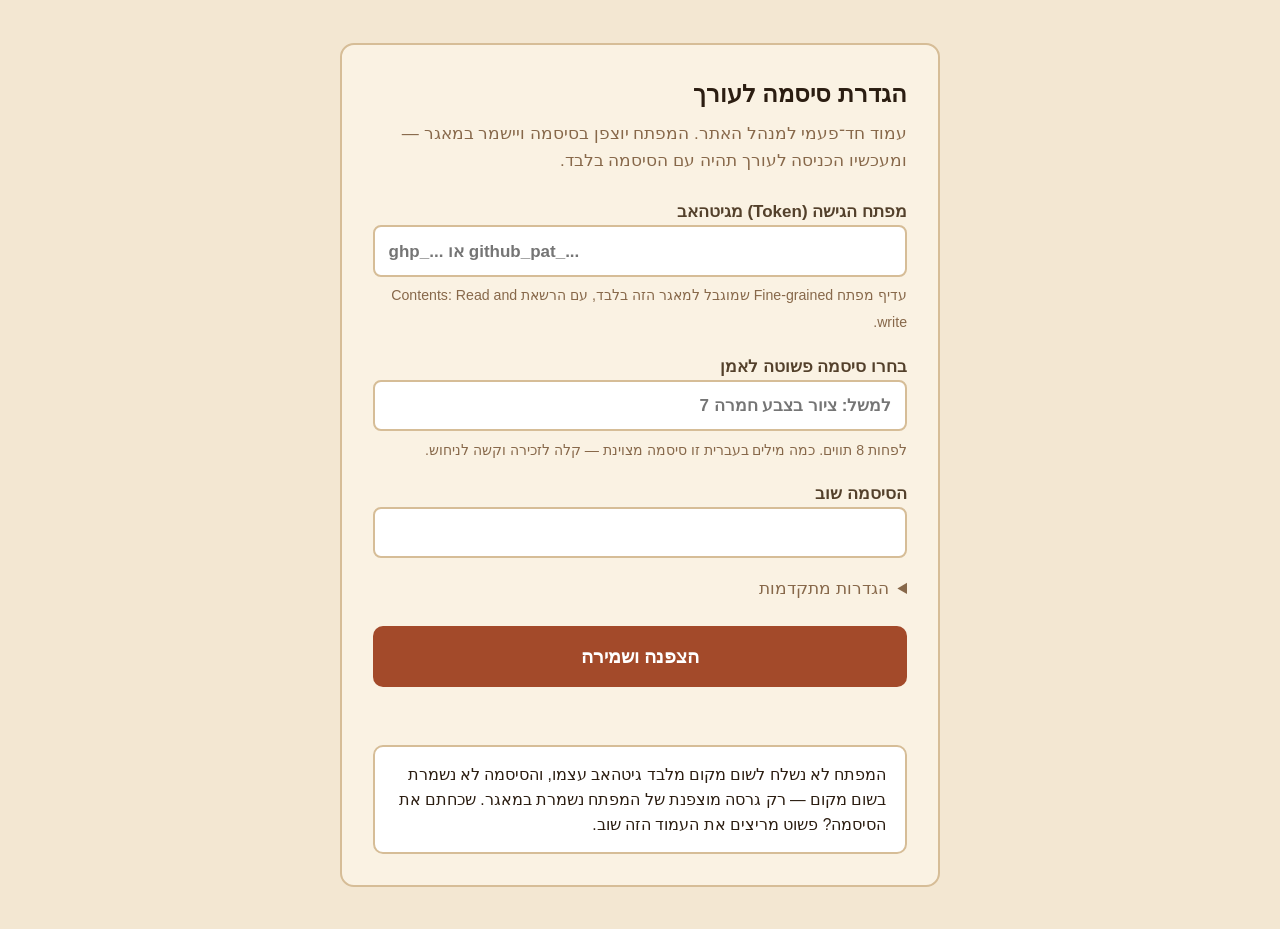
==== editor/seal.html @ 231bca80 "כניסה לעורך עם סיסמה + תיקון שמירות רצופות - מסך סיסמה לאמן: המפתח נשמר בריפו מוצפן בסיסמה (PBKDF2-S" ====
<!doctype html>
<html lang="he" dir="rtl">
<head>
<meta charset="utf-8">
<meta name="viewport" content="width=device-width, initial-scale=1">
<title>הגדרת סיסמה לעורך — אברהם שמי־שהם</title>
<meta name="robots" content="noindex, nofollow">
<style>
:root {
  --bg: #f3e7d2; --surface: #faf2e3; --ink: #2b1d11; --soft: #53402b;
  --muted: #87684a; --line: #d6bd97; --clay: #a34a2a; --clay-deep: #7c3418;
  --ok: #5f7047; --danger: #8e2f28;
}
* { box-sizing: border-box; }
html { font-size: 17px; }
body {
  margin: 0; background: var(--bg); color: var(--ink);
  font-family: -apple-system, 'Segoe UI', 'Helvetica Neue', Arial, sans-serif;
  line-height: 1.6;
}
.wrap { max-width: 640px; margin: 2.5rem auto; padding: 0 1.2rem; }
.card {
  background: var(--surface); border: 2px solid var(--line); border-radius: 14px;
  padding: 1.8rem;
}
h1 { font-size: 1.4rem; margin: 0 0 .4rem; }
.sub { color: var(--muted); margin: 0 0 1.4rem; }
label { display: block; font-weight: 700; color: var(--soft); margin: 1rem 0 .25rem; }
input {
  width: 100%; padding: .6rem .8rem; font: inherit; color: var(--ink);
  border: 2px solid var(--line); border-radius: 8px; background: #fff;
}
small { color: var(--muted); }
details { margin-top: 1rem; }
summary { cursor: pointer; color: var(--muted); }
.btn {
  margin-top: 1.4rem; width: 100%; border: 0; border-radius: 10px;
  padding: .9rem; font: inherit; font-size: 1.1rem; font-weight: 700;
  color: #fff; background: var(--clay); cursor: pointer;
}
.btn:hover { background: var(--clay-deep); }
.btn:disabled { opacity: .5; cursor: wait; }
.err { color: var(--danger); font-weight: 700; min-height: 1.4em; margin-top: .8rem; }
#done { display: none; border-color: var(--ok); }
#done.on { display: block; }
#done h2 { color: var(--ok); margin-top: 0; }
#done a { color: var(--clay); font-weight: 700; }
code { background: #fff; border: 1px solid var(--line); border-radius: 5px; padding: .05em .4em; }
.note {
  background: #fff; border: 2px solid var(--line); border-radius: 10px;
  padding: .9rem 1.1rem; margin-top: 1.2rem; font-size: .92rem;
}
</style>
</head>
<body>
<div class="wrap">
  <div class="card" id="form">
    <h1>הגדרת סיסמה לעורך</h1>
    <p class="sub">עמוד חד־פעמי למנהל האתר. המפתח יוצפן בסיסמה ויישמר במאגר —
      ומעכשיו הכניסה לעורך תהיה עם הסיסמה בלבד.</p>

    <label>מפתח הגישה (Token) מגיטהאב
      <input type="password" id="token" dir="ltr" autocomplete="off" placeholder="ghp_... או github_pat_...">
    </label>
    <small>עדיף מפתח Fine-grained שמוגבל למאגר הזה בלבד, עם הרשאת Contents: Read and write.</small>

    <label>בחרו סיסמה פשוטה לאמן
      <input type="text" id="pw1" autocomplete="off" placeholder="למשל: ציור בצבע חמרה 7">
    </label>
    <small>לפחות 8 תווים. כמה מילים בעברית זו סיסמה מצוינת — קלה לזכירה וקשה לניחוש.</small>

    <label>הסיסמה שוב
      <input type="text" id="pw2" autocomplete="off">
    </label>

    <details>
      <summary>הגדרות מתקדמות</summary>
      <label>שם משתמש בגיטהאב <input type="text" id="owner" dir="ltr" value="Kobik-hub"></label>
      <label>שם המאגר <input type="text" id="repo" dir="ltr" value="abraham-shemi-shoham"></label>
    </details>

    <button class="btn" id="go" type="button">הצפנה ושמירה</button>
    <p class="err" id="err"></p>

    <div class="note">
      המפתח לא נשלח לשום מקום מלבד גיטהאב עצמו, והסיסמה לא נשמרת בשום מקום —
      רק גרסה מוצפנת של המפתח נשמרת במאגר. שכחתם את הסיסמה? פשוט מריצים את העמוד הזה שוב.
    </div>
  </div>

  <div class="card" id="done">
    <h2>✓ הסיסמה הוגדרה</h2>
    <p>מעכשיו נכנסים לעורך עם הסיסמה בלבד:</p>
    <p><a href="./" id="editor-link">פתיחת העורך ←</a></p>
    <p>כתבו לאמן את הסיסמה על פתק ליד המחשב. בכניסה הראשונה הדפדפן גם יציע לזכור אותה.</p>
    <p><small>שימו לב: ההגדרה מתעדכנת באתר תוך דקה־שתיים (בניית GitHub Pages).</small></p>
  </div>
</div>

<script>
'use strict';

function $(s) { return document.querySelector(s); }

function b64encBytes(bytes) {
  var s = '';
  for (var i = 0; i < bytes.length; i += 0x8000) {
    s += String.fromCharCode.apply(null, bytes.subarray(i, i + 0x8000));
  }
  return btoa(s);
}
function b64encText(str) { return b64encBytes(new TextEncoder().encode(str)); }

var API_H;
function gh(path, opts) {
  opts = opts || {};
  return fetch('https://api.github.com' + path, {
    method: opts.method || 'GET',
    headers: API_H,
    body: opts.body ? JSON.stringify(opts.body) : undefined
  }).then(function (r) {
    if (!r.ok) return r.json().catch(function () { return {}; }).then(function (d) {
      throw new Error(d.message || ('שגיאה ' + r.status));
    });
    return r.json();
  });
}

function encryptPayload(payloadText, password) {
  var salt = crypto.getRandomValues(new Uint8Array(16));
  var iv = crypto.getRandomValues(new Uint8Array(12));
  var ITER = 600000;
  return crypto.subtle.importKey('raw', new TextEncoder().encode(password), 'PBKDF2', false, ['deriveKey'])
    .then(function (km) {
      return crypto.subtle.deriveKey(
        { name: 'PBKDF2', salt: salt, iterations: ITER, hash: 'SHA-256' },
        km, { name: 'AES-GCM', length: 256 }, false, ['encrypt']);
    })
    .then(function (key) {
      return crypto.subtle.encrypt({ name: 'AES-GCM', iv: iv }, key, new TextEncoder().encode(payloadText));
    })
    .then(function (ct) {
      return {
        v: 1, kdf: 'PBKDF2-SHA256', iter: ITER,
        salt: b64encBytes(salt), iv: b64encBytes(iv), ct: b64encBytes(new Uint8Array(ct))
      };
    });
}

$('#go').addEventListener('click', function () {
  var btn = this;
  var token = $('#token').value.trim();
  var pw1 = $('#pw1').value;
  var pw2 = $('#pw2').value;
  var owner = $('#owner').value.trim();
  var repo = $('#repo').value.trim();
  var err = $('#err');
  err.textContent = '';

  if (!token) { err.textContent = 'חסר המפתח מגיטהאב.'; return; }
  if (pw1.length < 8) { err.textContent = 'הסיסמה קצרה מדי — לפחות 8 תווים.'; return; }
  if (pw1 !== pw2) { err.textContent = 'שתי הסיסמאות לא זהות.'; return; }

  API_H = {
    'Authorization': 'Bearer ' + token,
    'Accept': 'application/vnd.github+json',
    'X-GitHub-Api-Version': '2022-11-28',
    'Content-Type': 'application/json'
  };
  var R = '/repos/' + owner + '/' + repo;

  btn.disabled = true;
  btn.textContent = 'בודק את המפתח…';

  gh(R).then(function (info) {
    if (!info.permissions || !info.permissions.push) {
      throw new Error('למפתח הזה אין הרשאת כתיבה למאגר ' + owner + '/' + repo);
    }
    btn.textContent = 'מצפין…';
    return encryptPayload(JSON.stringify({ token: token, owner: owner, repo: repo, branch: 'main' }), pw1);
  }).then(function (blob) {
    btn.textContent = 'שומר למאגר…';
    var b64 = b64encText(JSON.stringify(blob, null, 1));
    var refSha, baseTree;
    return gh(R + '/git/ref/heads/main').then(function (ref) {
      refSha = ref.object.sha;
      return gh(R + '/git/commits/' + refSha);
    }).then(function (c) {
      baseTree = c.tree.sha;
      return gh(R + '/git/blobs', { method: 'POST', body: { content: b64, encoding: 'base64' } });
    }).then(function (blobObj) {
      return gh(R + '/git/trees', {
        method: 'POST',
        body: { base_tree: baseTree, tree: [{ path: 'editor/secret.json', mode: '100644', type: 'blob', sha: blobObj.sha }] }
      });
    }).then(function (tree) {
      return gh(R + '/git/commits', {
        method: 'POST',
        body: { message: 'הגדרת סיסמה לעורך', tree: tree.sha, parents: [refSha] }
      });
    }).then(function (commit) {
      return gh(R + '/git/refs/heads/main', { method: 'PATCH', body: { sha: commit.sha } });
    });
  }).then(function () {
    /* מחברים גם את המחשב הזה */
    try {
      localStorage.setItem('shemi-gh', JSON.stringify({ token: token, owner: owner, repo: repo, branch: 'main' }));
    } catch (e) {}
    $('#form').style.display = 'none';
    $('#done').classList.add('on');
  }).catch(function (e) {
    err.textContent = e.message;
  }).finally(function () {
    btn.disabled = false;
    btn.textContent = 'הצפנה ושמירה';
  });
});
</script>
</body>
</html>
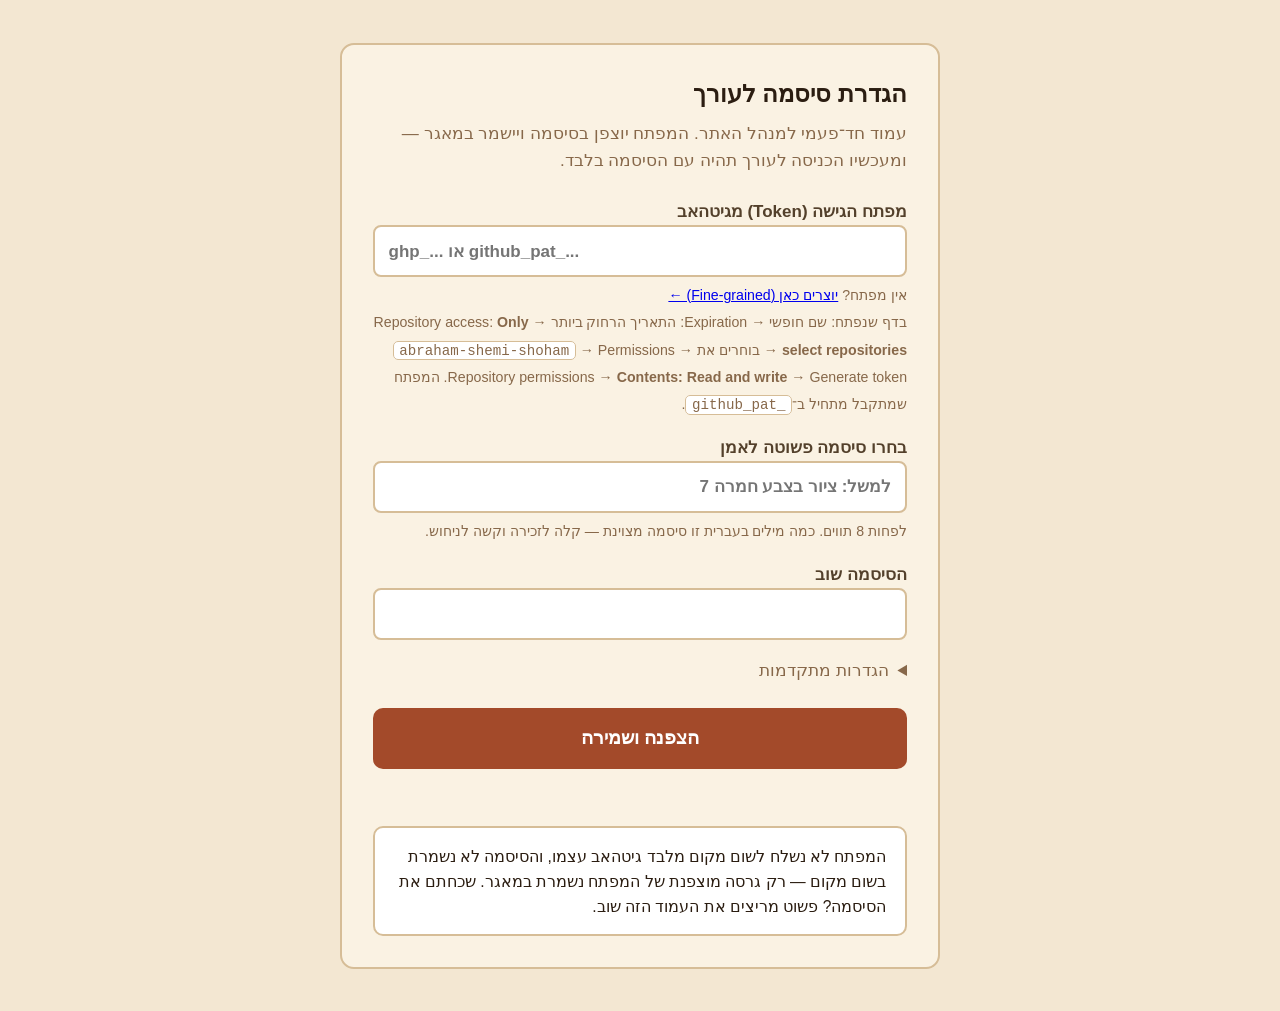
==== commit 4a1d60cd: "קישור והוראות ליצירת מפתח Fine-grained בעמודי החיבור Co-Authored-By: Claude Fable 5 <noreply@anthrop" ====
--- a/editor/seal.html
+++ b/editor/seal.html
@@ -62,7 +62,13 @@
     <label>מפתח הגישה (Token) מגיטהאב
       <input type="password" id="token" dir="ltr" autocomplete="off" placeholder="ghp_... או github_pat_...">
     </label>
-    <small>עדיף מפתח Fine-grained שמוגבל למאגר הזה בלבד, עם הרשאת Contents: Read and write.</small>
+    <small>
+      אין מפתח? <a href="https://github.com/settings/personal-access-tokens/new" target="_blank" rel="noopener">יוצרים כאן (Fine-grained) ←</a><br>
+      בדף שנפתח: שם חופשי → Expiration: התאריך הרחוק ביותר → Repository access:
+      <b>Only select repositories</b> → בוחרים את <code>abraham-shemi-shoham</code> →
+      Permissions → Repository permissions → <b>Contents: Read and write</b> →
+      Generate token. המפתח שמתקבל מתחיל ב־<code dir="ltr">github_pat_</code>.
+    </small>
 
     <label>בחרו סיסמה פשוטה לאמן
       <input type="text" id="pw1" autocomplete="off" placeholder="למשל: ציור בצבע חמרה 7">
